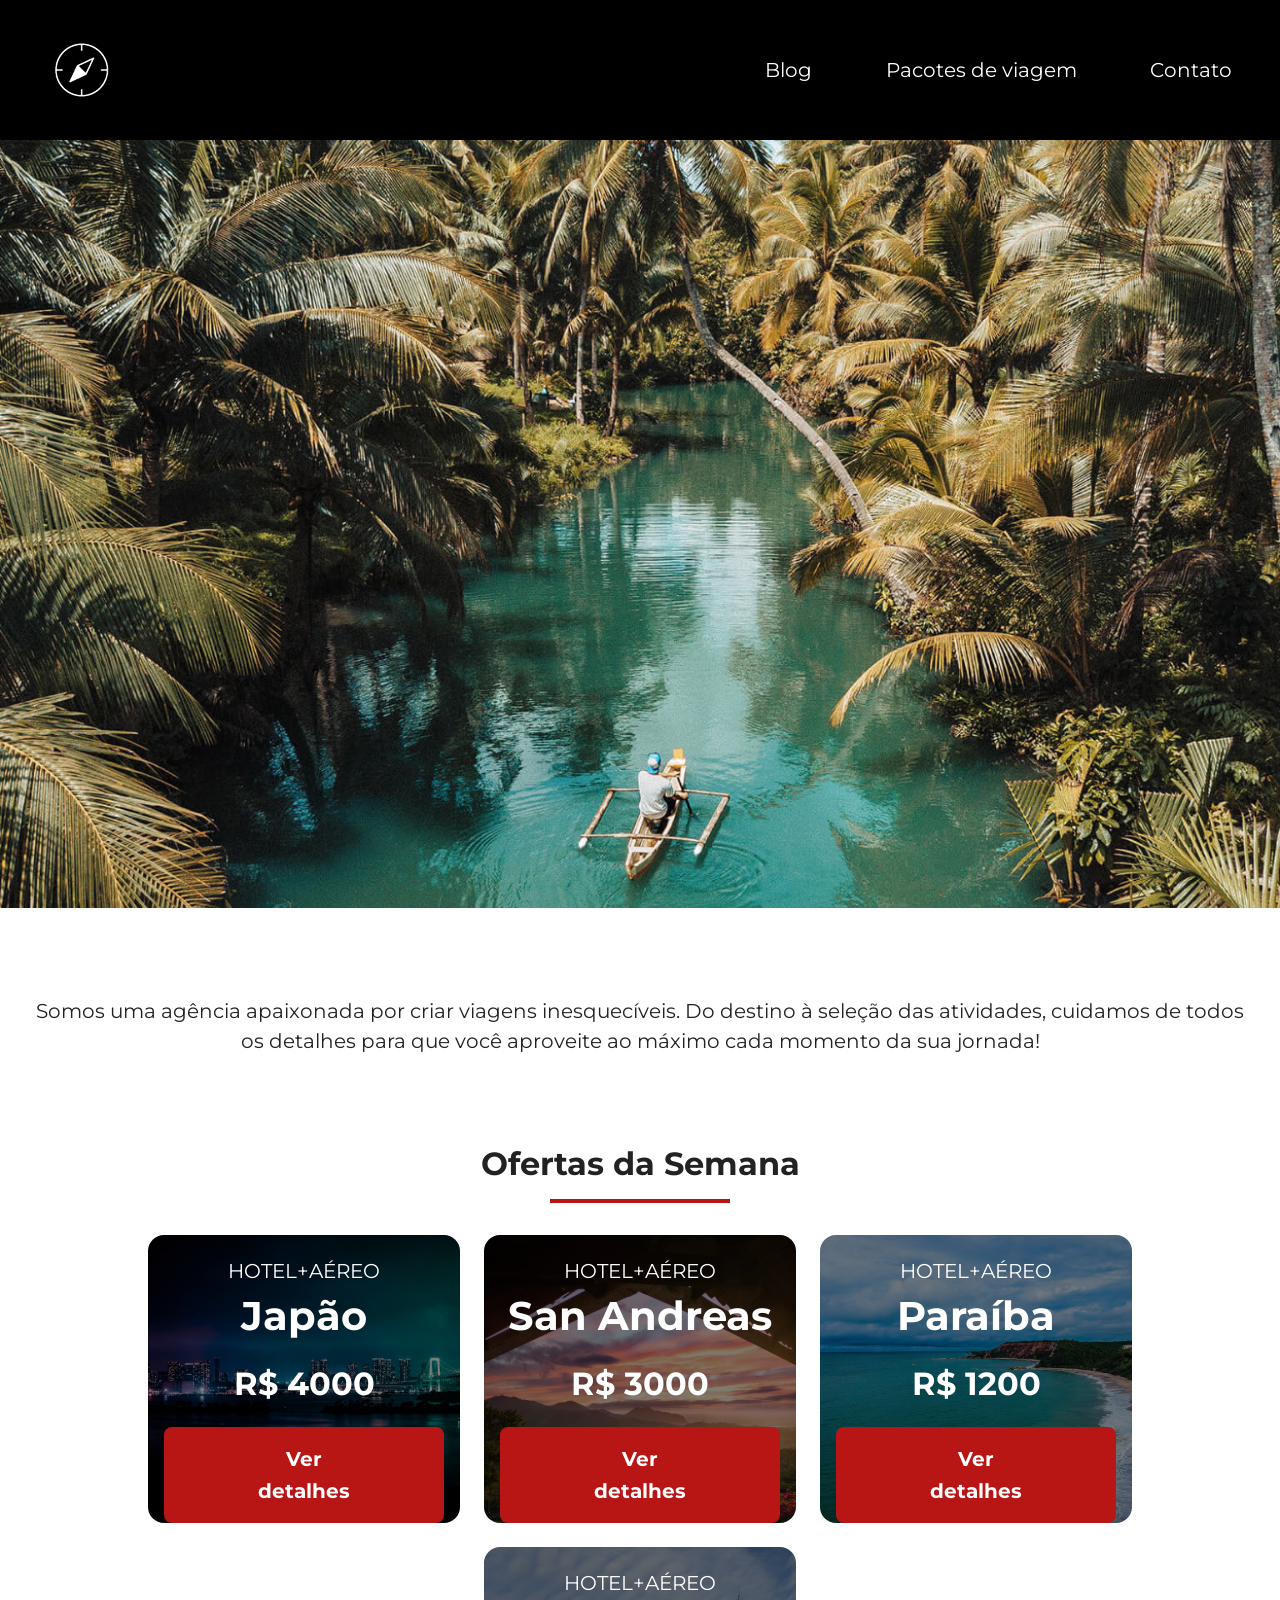
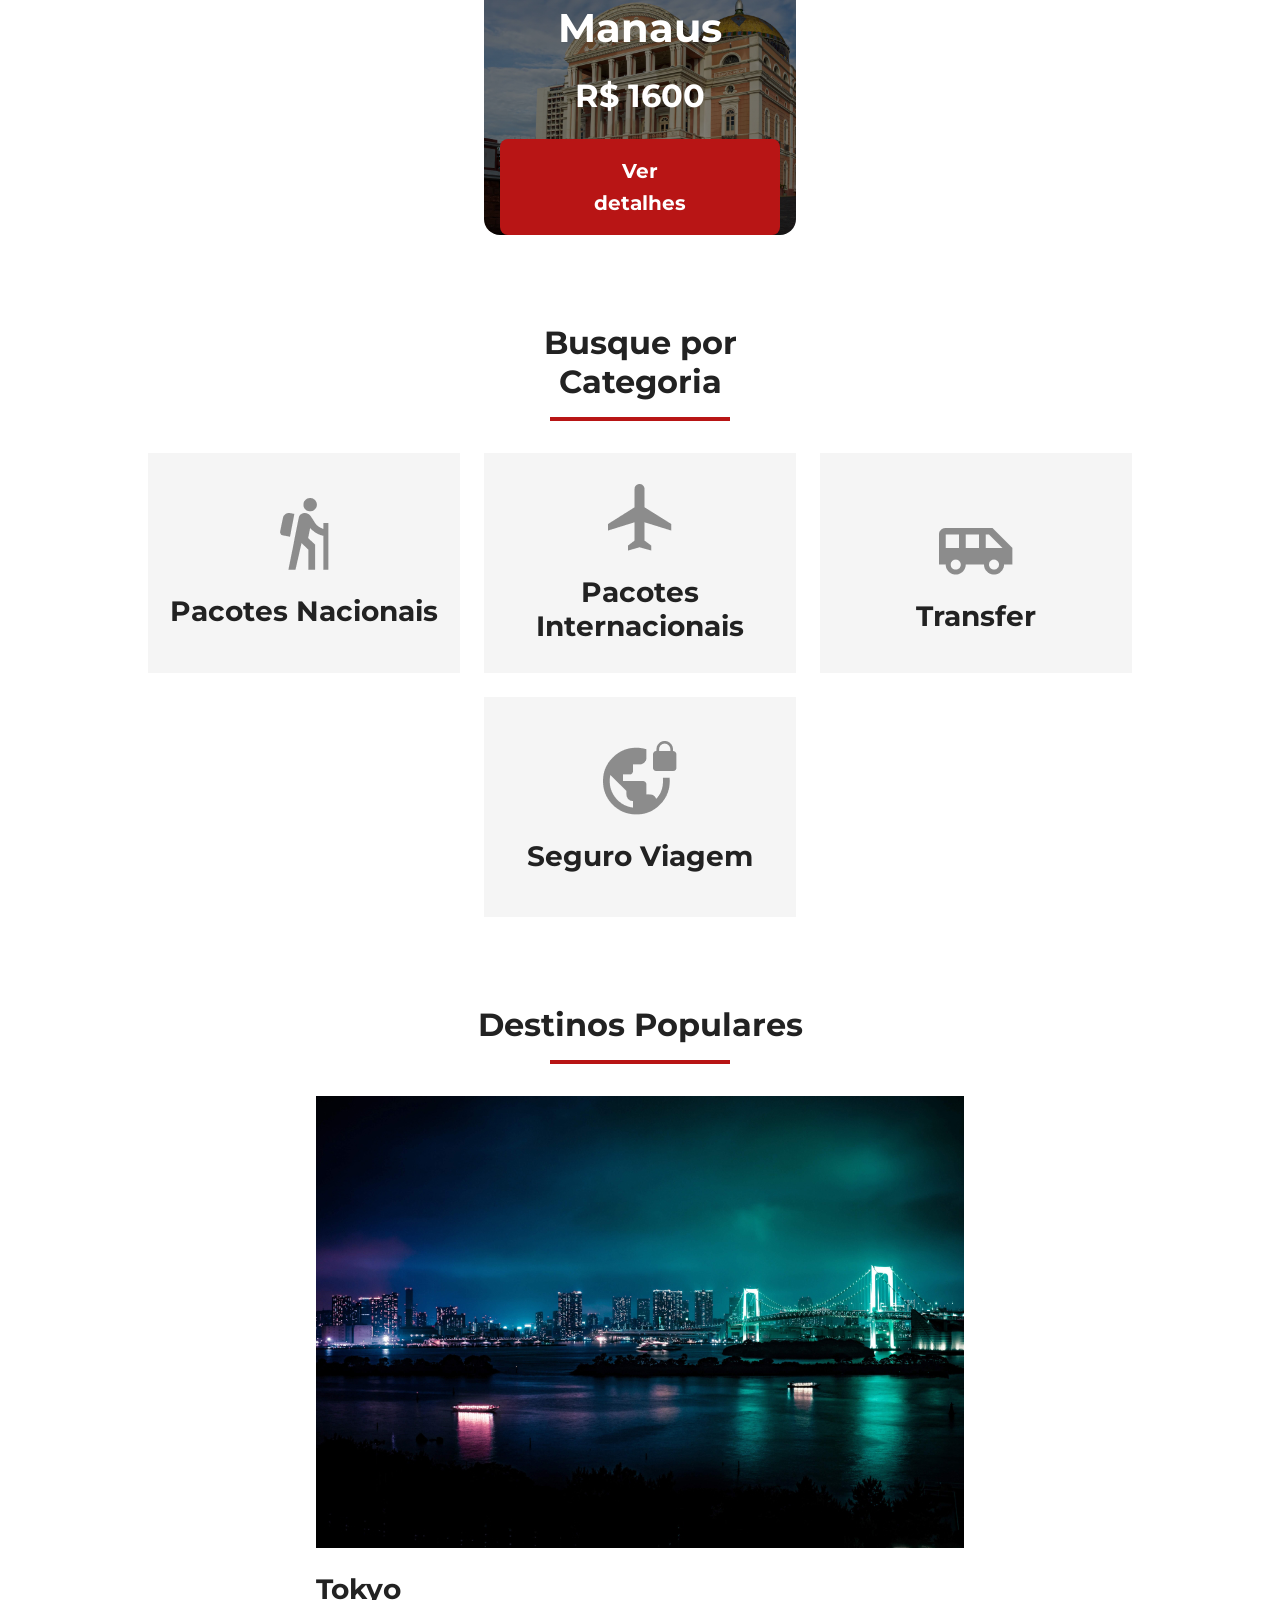
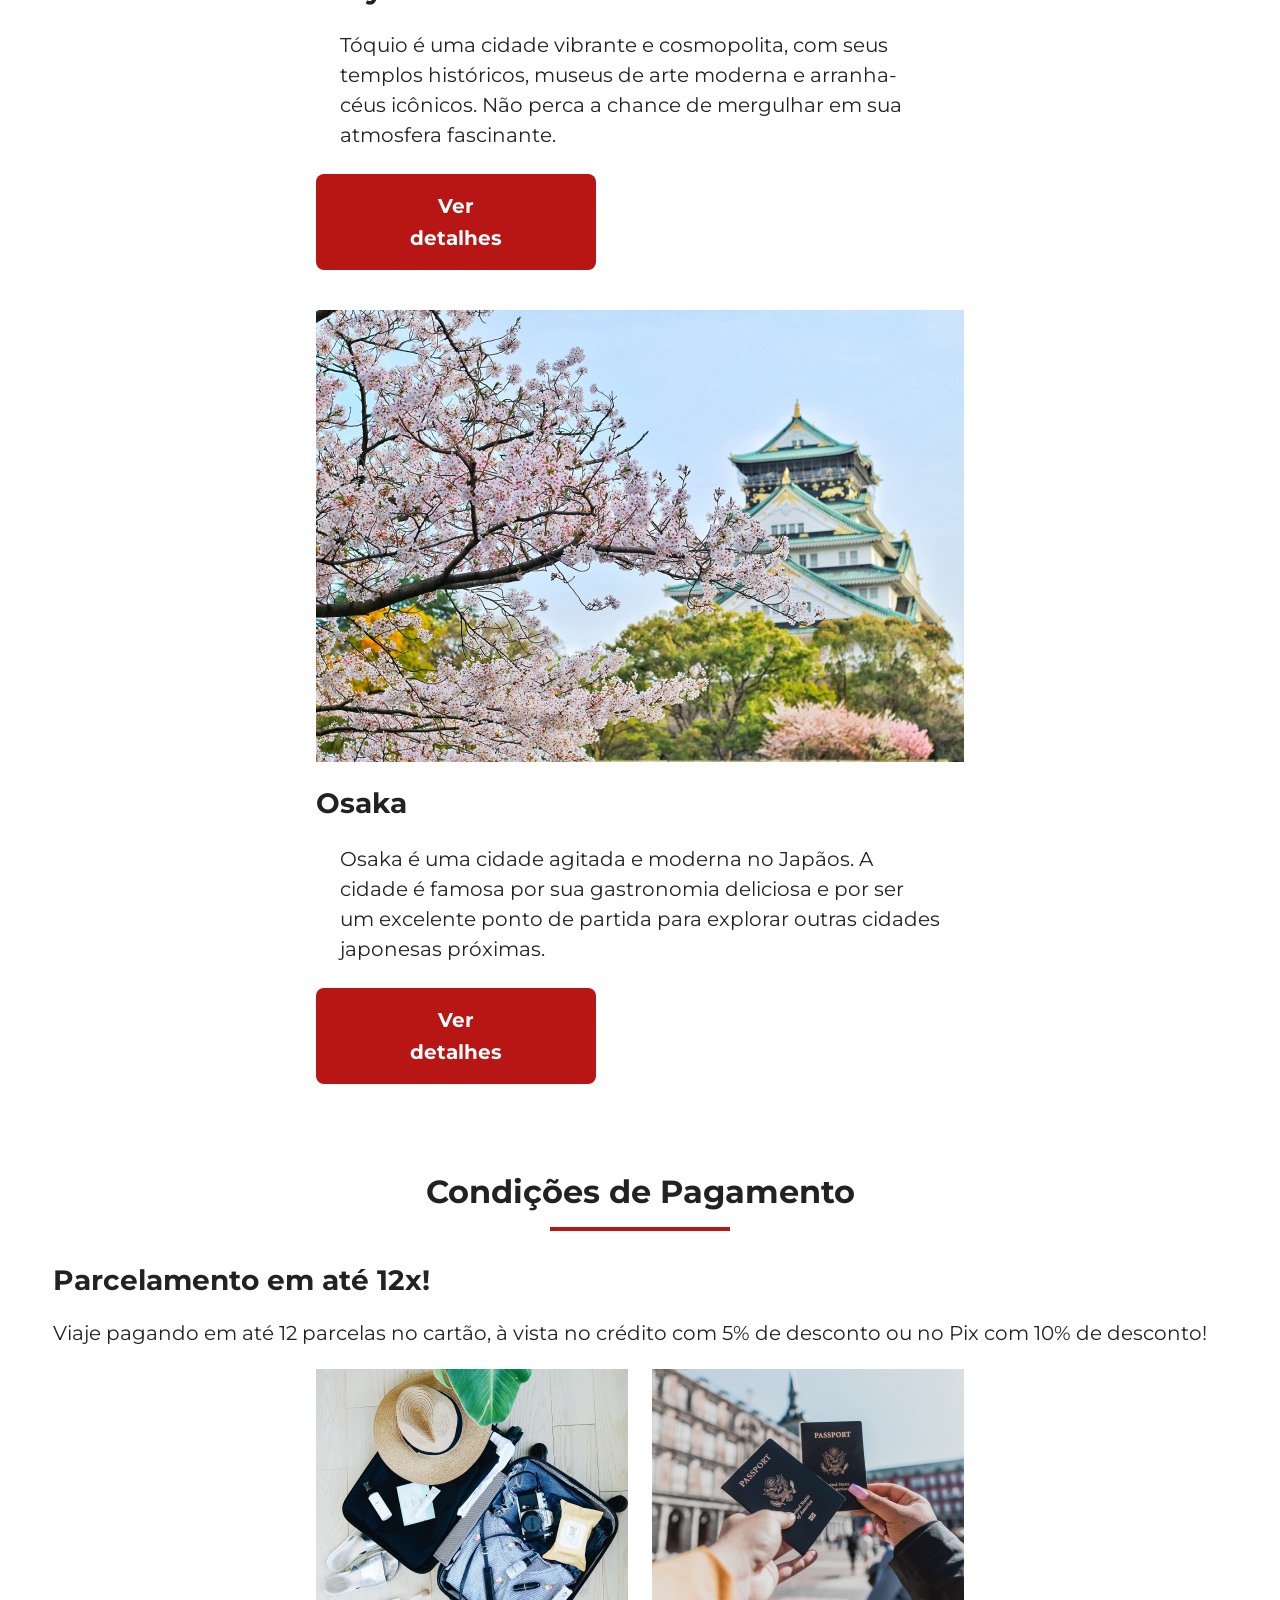
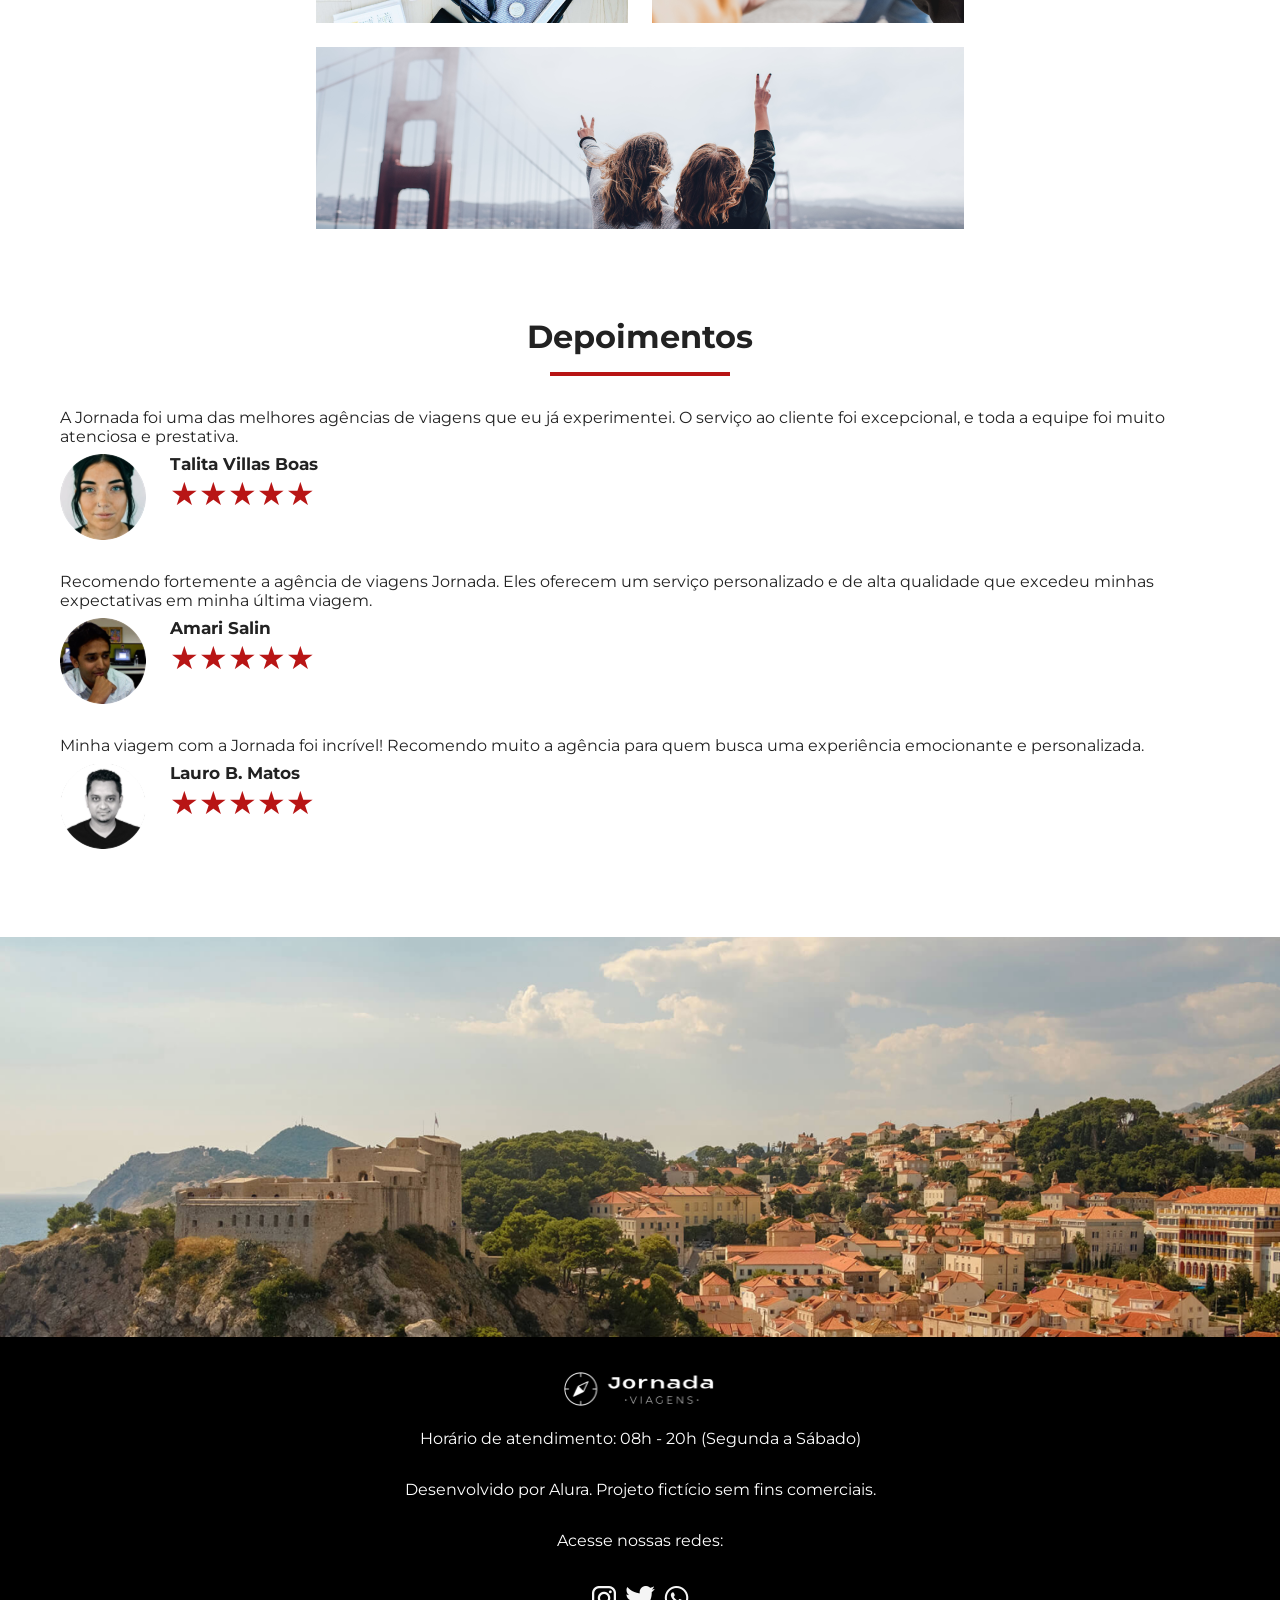
==== index.html @ 9c16c346 "adiciona favicon" ====
<!doctype html>
<html lang="pt-br">

<head>
    <meta charset="UTF-8" />
    <meta name="viewport" content="width=device-width, initial-scale=1.0" />
    <title>Jornada Viagem</title>

    <link rel="icon" href="./favicon-jornada.png">
    <link rel="stylesheet" href="./css/style.css" />
</head>

<body>
    <header class="menubar">
        <a href="# ">
            <img class="menubar__logo-mobile" src="./assets/image/logo-jornada-branca.png" alt="Logo Jornada Viagem"
                title="Logo Jornada Branca Viagem que redireciona ao início da página." />
            <img class="menu_logo-desktop" src="./assets/image/logo-texto-jornada-branca.png"
                alt="Logo Jornada Branca Viagem que redireciona ao início da página.">
        </a>
        <div class="menubar__navigation">
            <label for="menu"><img src="./assets/image/menu-hamburguer.png"
                    alt="Ícone Menu Hamburguer para acessar a navegação" /></label>
            <input type="checkbox" id="menu" class="menubar__viseble" hidden>

            <nav class="menubar__hamburguer">
                <ul class="menubar__links-acesso">
                    <li><a href="#" title="Direcionamento a página do blog" target="_blank">Blog</a></li>
                    <li><a href="#" title="Direcionameento aos pacotes de viagem" target="_blank">Pacotes de viagem</a>
                    </li>
                    <li><a href="#" title="Direcionamento aos contatos" target="_blank">Contato</a></li>
                </ul>
            </nav>
        </div>
    </header>

    <section class="hero">
        <div class="hero__image"></div>
        <h2 class="text">Somos uma agência apaixonada por criar viagens inesquecíveis. Do destino à seleção das
            atividades, cuidamos
            de todos os detalhes para que você aproveite ao máximo cada momento da sua jornada!</h2>
    </section>

    <section class="offers">
        <div class="section__title">
            <h2>Ofertas da Semana</h2>
            <hr>
        </div>

        <section class="offers__cards">
            <article class="card japao">
                <header>
                    <p class="text">HOTEL+AÉREO</p>
                </header>
                <h3>Japão<br>
                    <span>R$ 4000</span>
                </h3>
                <footer>
                    <a href="#" class="button">Ver detalhes</a>
                </footer>
            </article>
            <article class="card san-andreas">
                <header>
                    <p class="text">HOTEL+AÉREO</p>
                </header>
                <h3>San Andreas<br>
                    <span>R$ 3000</span>
                </h3>
                <footer>
                    <a href="#" class="button">Ver detalhes</a>
                </footer>
            </article>
            <article class="card paraiba">
                <header>
                    <p class="text">HOTEL+AÉREO</p>
                </header>
                <h3>Paraíba<br>
                    <span>R$ 1200</span>
                </h3>
                <footer>
                    <a href="#" class="button">Ver detalhes</a>
                </footer>
            </article>
            <article class="card manaus">
                <header>
                    <p class="text">HOTEL+AÉREO</p>
                </header>
                <h3>Manaus<br>
                    <span>R$ 1600</span>
                </h3>
                <footer>
                    <a href="#" class="button">Ver detalhes</a>
                </footer>
            </article>
        </section>
    </section>

    <section class="searchCategory">
        <div class="section__title">
            <h2>Busque por <br>Categoria</h2>
            <hr>
        </div>

        <section class="categorys pct-nacional">
            <a href="#" class="linkCategory" target="_blank" title="link de acesso para os pacotes nacionais"><img
                    src="./assets/image/icon-pct-nacional.png" alt="Ícone do pacote nacional">
                <h3 class="title">Pacotes Nacionais</h3>
            </a>

            <a href="#" class="linkCategory pct-inter" target="_blank"
                title="Link de acesso para os pacotes internacionais"> <img src="./assets/image/icon-pct-inter.png"
                    alt="Ícone do pacote internacional">
                <h3 class="title">Pacotes Internacionais</h3>
            </a>

            <a href="#" class="linkCategory transfer" target="_blank" title="Link de acesso para os Transfers"><img
                    src="./assets/image/icon-tranfer.png" alt="Ícone do transfer">
                <h3 class="title">Transfer</h3>
            </a>

            <a href="#" class="linkCategory seguro-viagem" target="_blank"
                title="Link de acesso para Seguroo viagem"><img src="./assets/image/icon-seg-viagem.png"
                    alt="Ícone do seguro viagem">
                <h3 class="title">Seguro Viagem</h3>
            </a>
        </section>
    </section>

    <section class="destionations">
        <div class="section__title">
            <h2>Destinos <span>Populares</span></h2>
            <hr>
        </div>

        <div class="destionations__items">
            <article>
                <div class="destionations__img destionations__tokyo"></div>
                <h3 class="title">Tokyo</h3>
                <p class="text">Tóquio é uma cidade vibrante e cosmopolita, com seus templos históricos, museus de arte
                    moderna e
                    arranha-céus icônicos. Não perca a chance de mergulhar em sua atmosfera fascinante.</p>
                <a href="#" class="button">Ver detalhes</a>
            </article>

            <article>
                <div class="destionations__img destionations__osaka"></div>
                <h3 class="title">Osaka</h3>
                <p class="text">Osaka é uma cidade agitada e moderna no Japãos. A cidade é famosa por sua gastronomia
                    deliciosa e por
                    ser um excelente ponto de partida para explorar outras cidades japonesas próximas.</p>
                <a href="#" class="button">Ver detalhes</a>
            </article>
        </div>
    </section>

    <section class="payment">
        <div class="section__title">
            <h2>Condições de Pagamento</h2>
            <hr>
        </div>

        <div class="payment__content">
            <div class="payment__content-text">
                <h3 class="title">Parcelamento em até 12x!</h3>
                <p class="text">Viaje pagando em até 12 parcelas no cartão, à vista no crédito com 5% de desconto ou no
                    Pix com 10% de desconto! </p>
            </div>

            <div class="imageGrid">
                <div class="image__gallery malas"></div>
                <div class="image__gallery passport"></div>
                <div class="image__gallery people"></div>
            </div>
        </div>
    </section>

    <section class="testimonials">
        <div class="section__title">
            <h2>Depoimentos</h2>
            <hr>
        </div>

        <div class="content_testimonials">
            <article>
                <header>
                    <p class="text">A Jornada foi uma das melhores agências de viagens que eu já experimentei. O serviço
                        ao cliente foi excepcional, e toda a equipe foi muito atenciosa e prestativa.</p>
                </header>
                <footer>
                    <img src="./assets/image/talita-photo.png" alt="Foto de perfil de Talita">
                    <div class="profile__content">
                        <h4 class="title">Talita Villas Boas</h4>
                        <div class="rating">
                            <span>★</span>
                            <span>★</span>
                            <span>★</span>
                            <span>★</span>
                            <span>★</span>
                        </div>
                    </div>
                </footer>
            </article>

            <article>
                <header>
                    <p class="text">Recomendo fortemente a agência de viagens Jornada. Eles oferecem um serviço
                        personalizado e de alta qualidade que excedeu minhas expectativas em minha última viagem.</p>
                </header>
                <footer>
                    <img src="./assets/image/amari-photo.png" alt="Foto de perfil de Amari">
                    <div class="profile__content">
                        <h4 class="title">Amari Salin</h4>
                        <div class="rating">
                            <span>★</span>
                            <span>★</span>
                            <span>★</span>
                            <span>★</span>
                            <span>★</span>
                        </div>
                    </div>
                </footer>
            </article>

            <article>
                <header>
                    <p class="text">Minha viagem com a Jornada foi incrível! Recomendo muito a agência para quem busca
                        uma experiência emocionante e personalizada.</p>
                </header>
                <footer>
                    <img src="./assets/image/lauro-photo.png" alt="Foto de perfil de Lauro">
                    <div class="profile__content">
                        <h4 class="title">Lauro B. Matos</h4>
                        <div class="rating">
                            <span>★</span>
                            <span>★</span>
                            <span>★</span>
                            <span>★</span>
                            <span>★</span>
                        </div>
                    </div>
                </footer>
            </article>
        </div>
    </section>

    <footer class="footer">
        <div class="footer__imgCity"></div>

        <div class="footer_content">
            <div>
                <img src="./assets/image/logo-jornada-branco.png" alt="Logo do projeto jornada" class="footer__logo">
                <p>Horário de atendimento: 08h - 20h (Segunda a Sábado)</p>
                <p>Desenvolvido por Alura. Projeto fictício sem fins comerciais.</p>
            </div>


            <div class="footer_redes">
                <p>Acesse nossas redes:</p>
                <div>
                    <img src="./assets/image/icon-instagram.png" alt="Ícone do instagram">
                    <img src="./assets/image/icon-twitter.png" alt="Ícone do Twitter">
                    <img src="./assets/image/icon-whatsapp.png" alt="Ícone do WhatsApp">
                </div>
            </div>
        </div>
    </footer>
</body>

</html>
---- css/style.css ----
@import url(../css/root.css);
@import url(../css/global.css);
@import url(../css/header.css);
@import url(../css/hero.css);
@import url(../css/offers.css);
@import url(../css/category.css);
@import url(../css/destionations.css);
@import url(../css/payment.css);
@import url(../css/testimonials.css);
@import url(../css/footer.css);
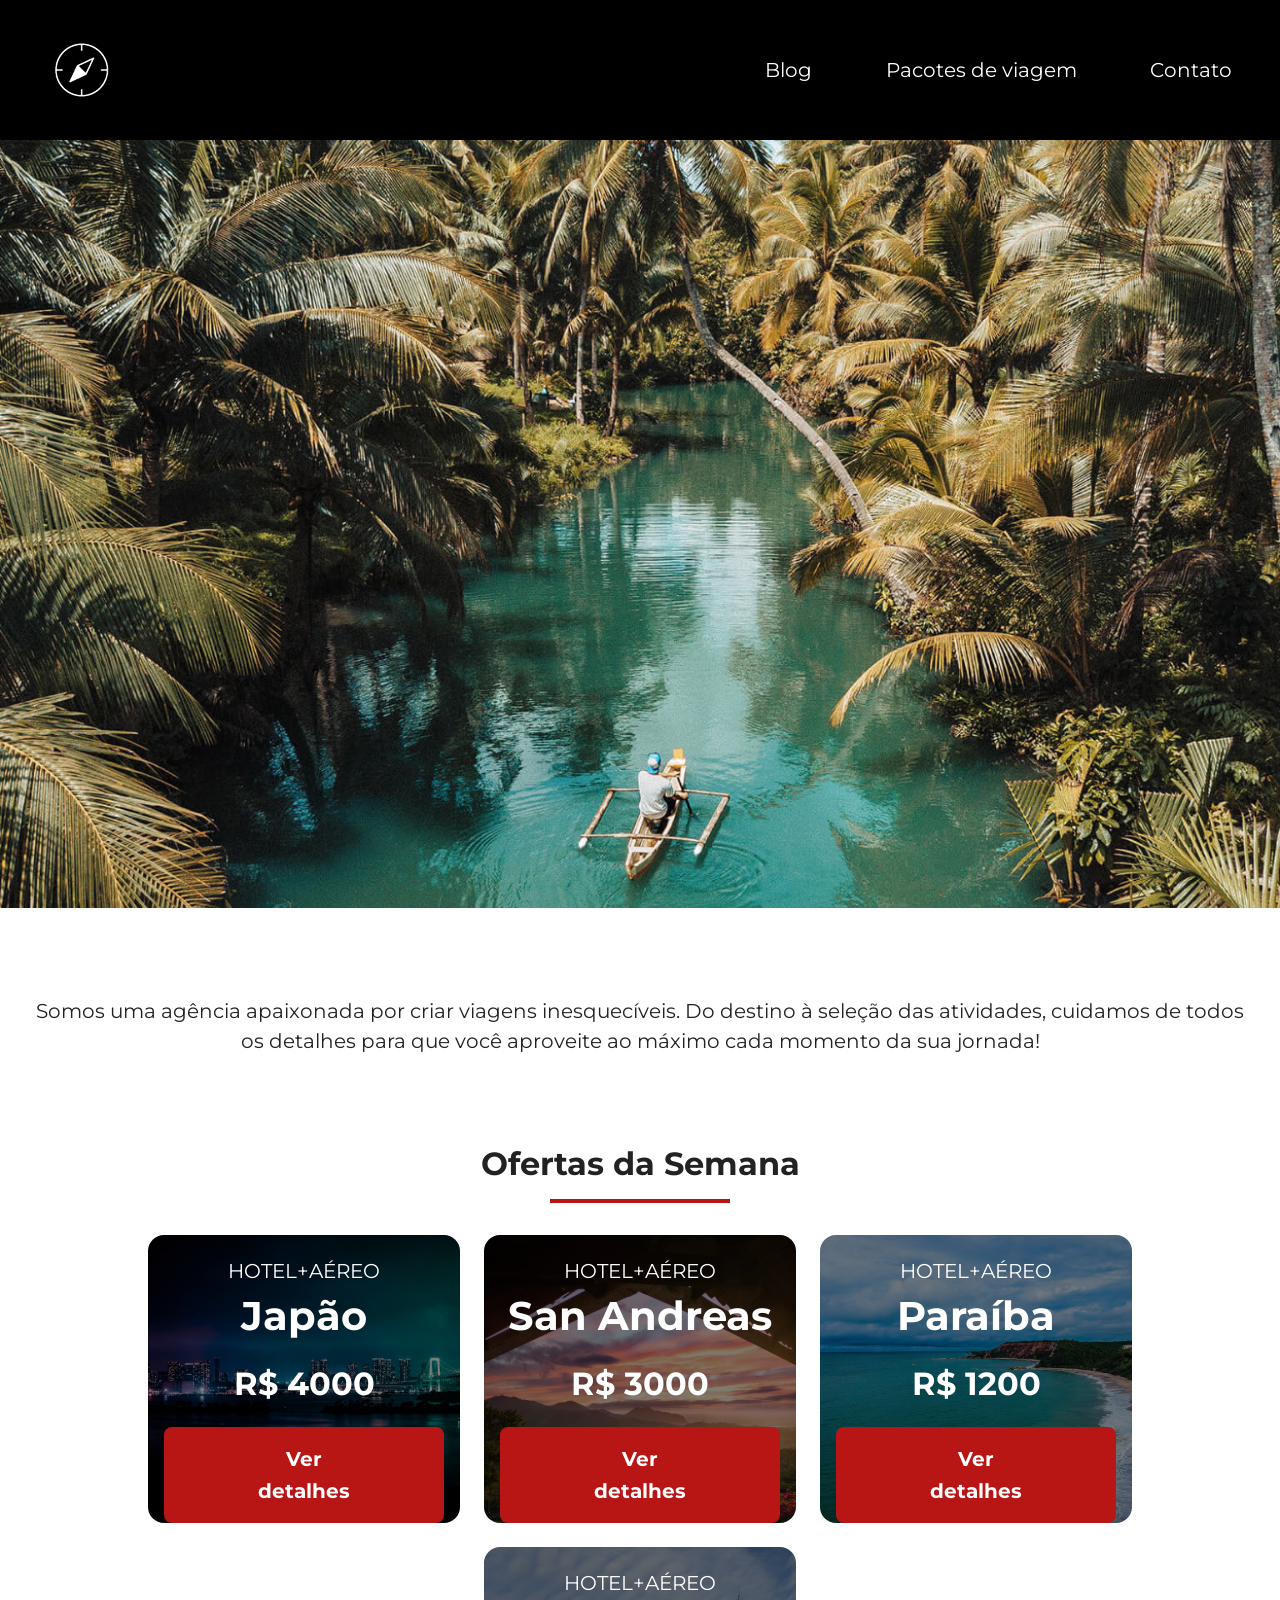
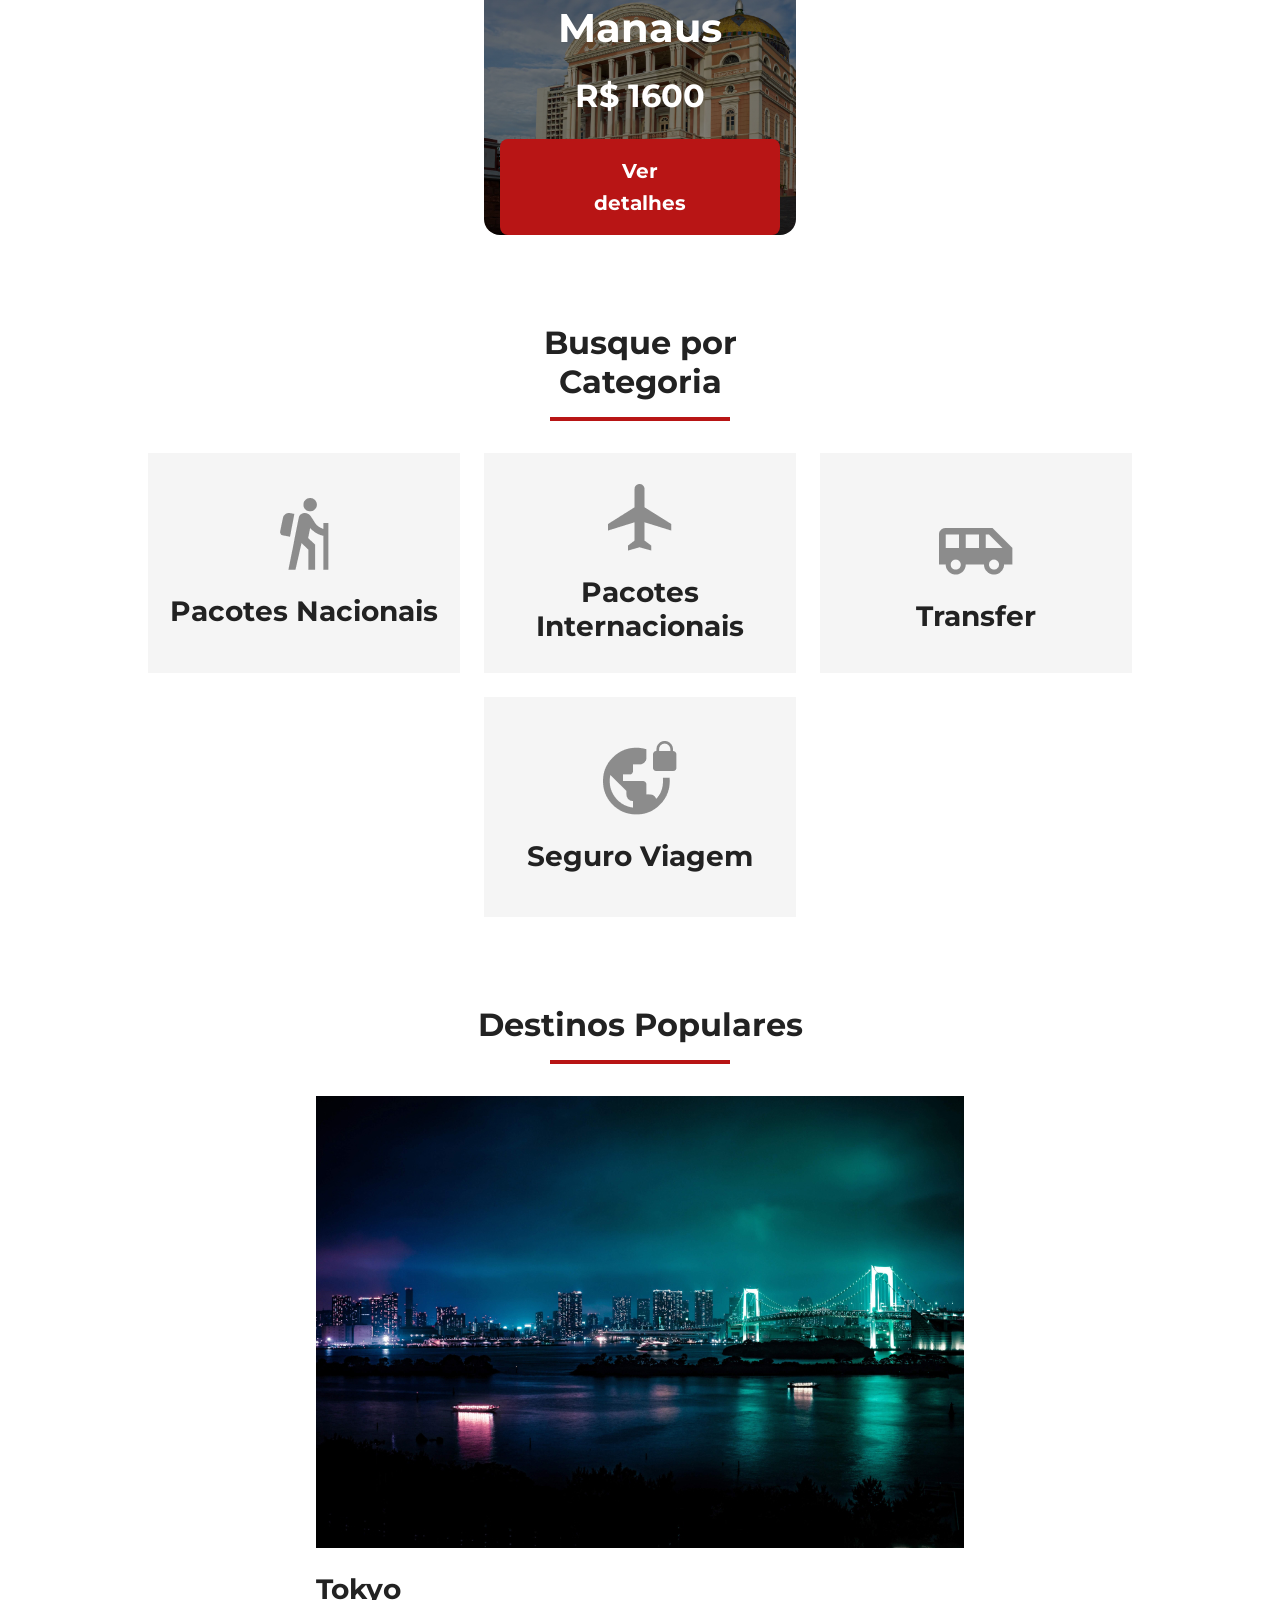
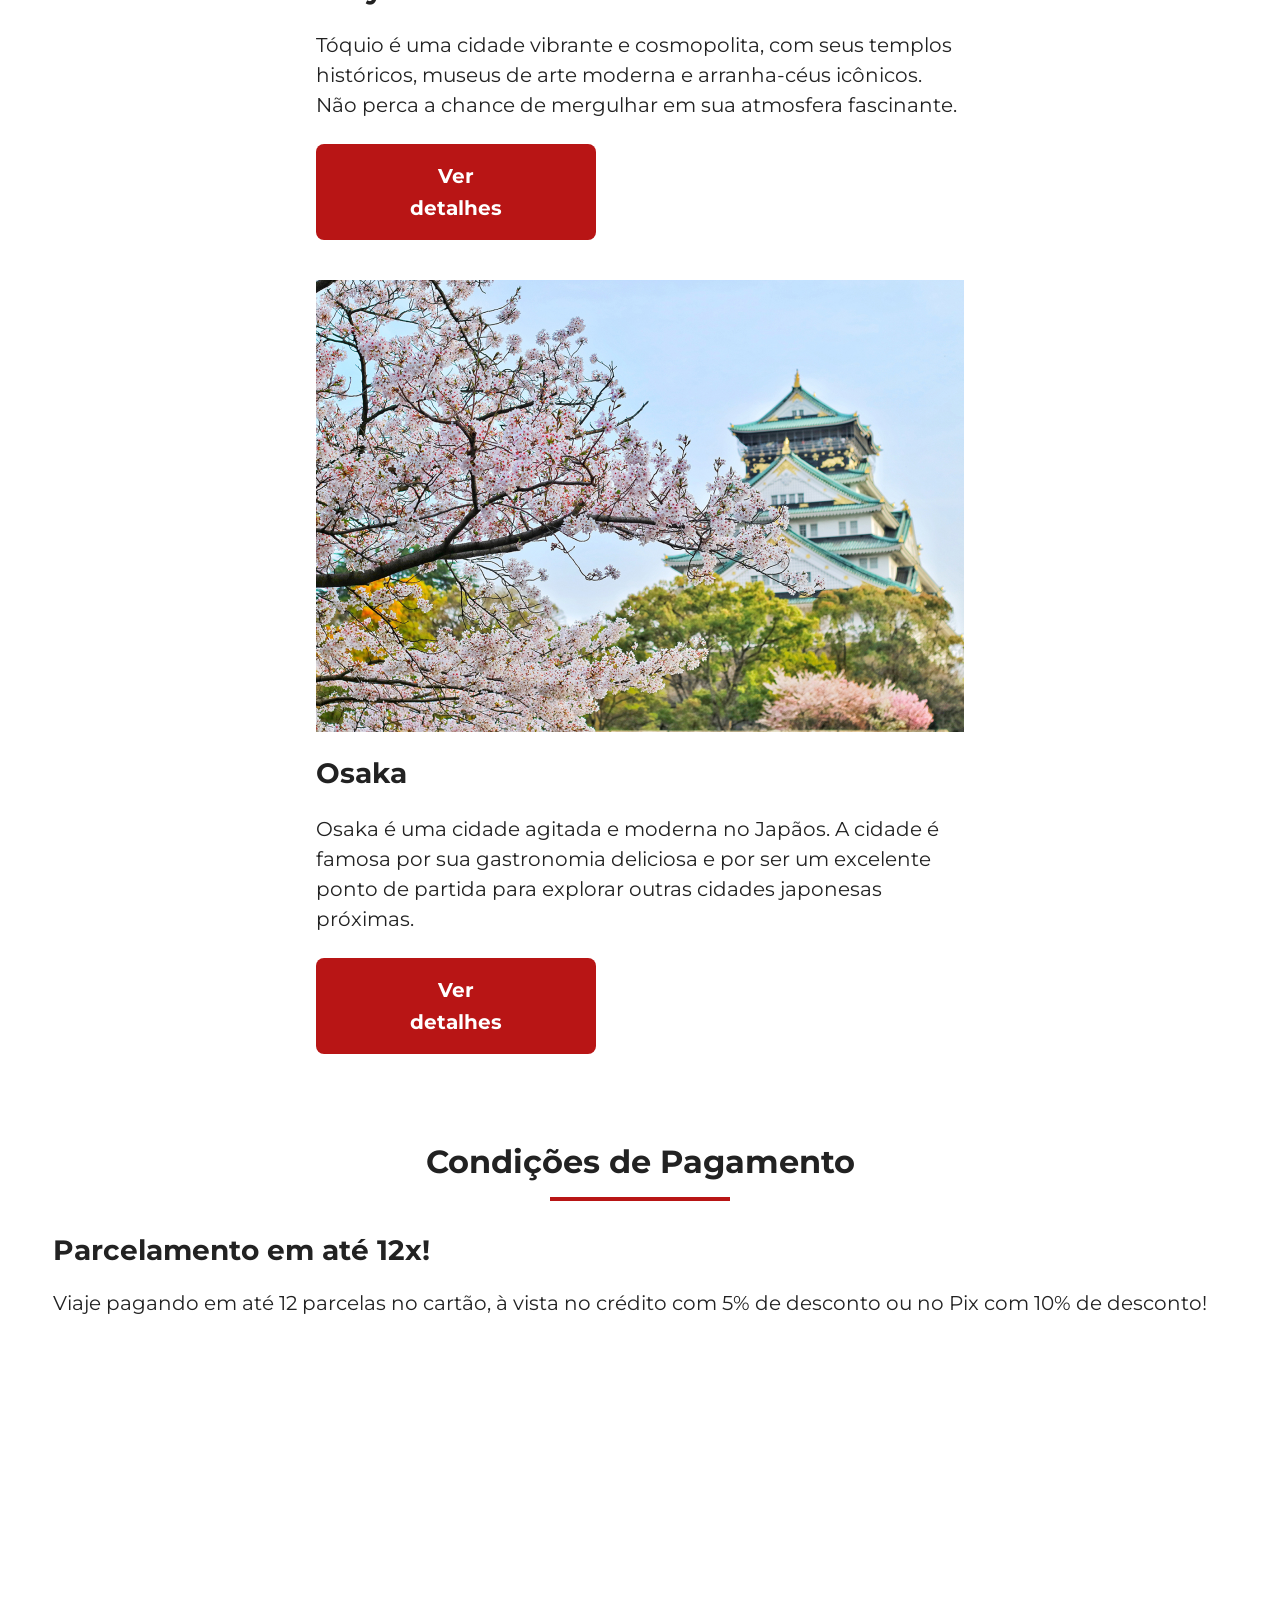
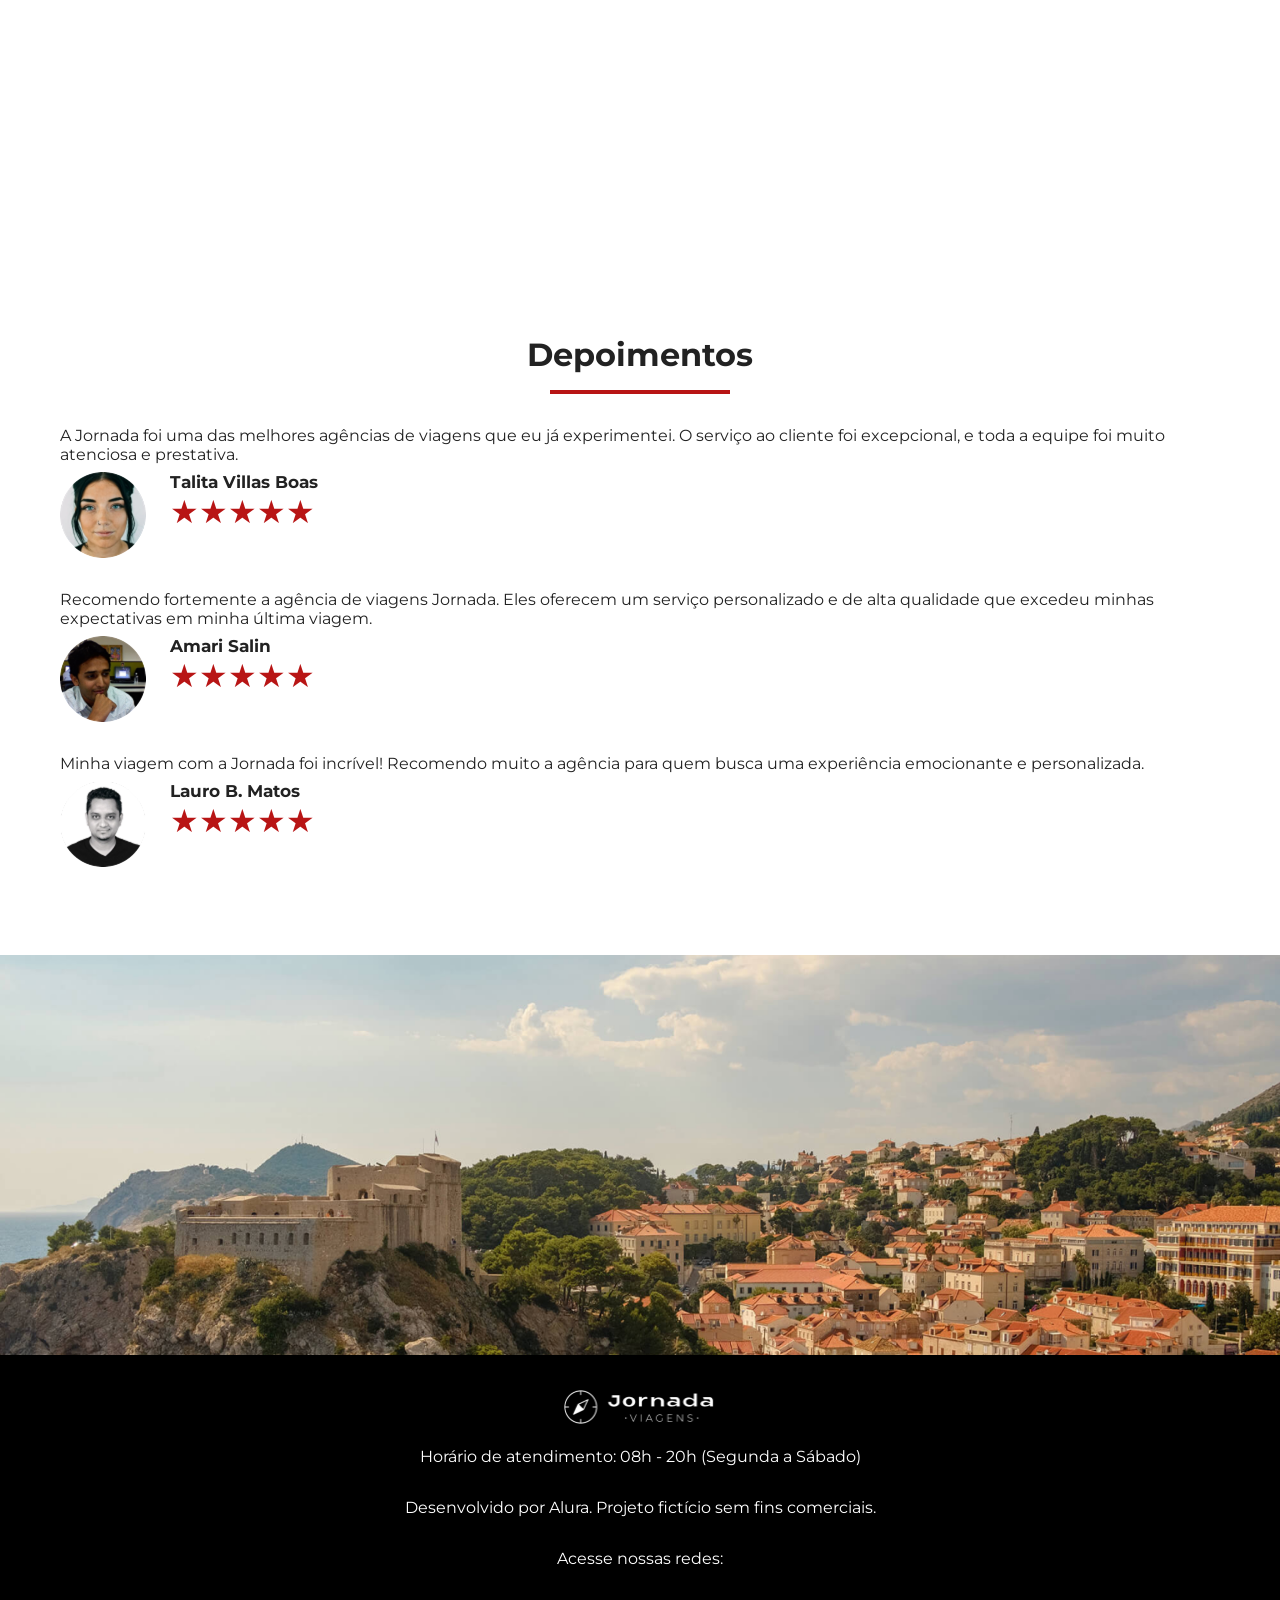
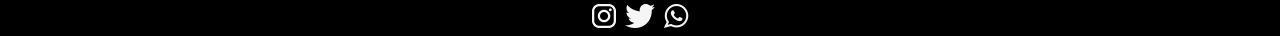
==== commit ef919a07: "corrige erro no footer do projeto" ====
--- a/index.html
+++ b/index.html
@@ -243,9 +243,12 @@
         </div>
     </section>
 
+    <section class="hero">
+        <div class="footer__imgCity">
+        </div>
+    </section>
+
     <footer class="footer">
-        <div class="footer__imgCity"></div>
-
         <div class="footer_content">
             <div>
                 <img src="./assets/image/logo-jornada-branco.png" alt="Logo do projeto jornada" class="footer__logo">
--- a/css/style.css
+++ b/css/style.css
@@ -8,3 +8,7 @@
 @import url(../css/payment.css);
 @import url(../css/testimonials.css);
 @import url(../css/footer.css);
+@import url(../css/hero-destino.css);
+@import url(../css/excursion.css);
+@import url(../css/payment-destino.css);
+@import url(../css/hero-bottom-destino.css);
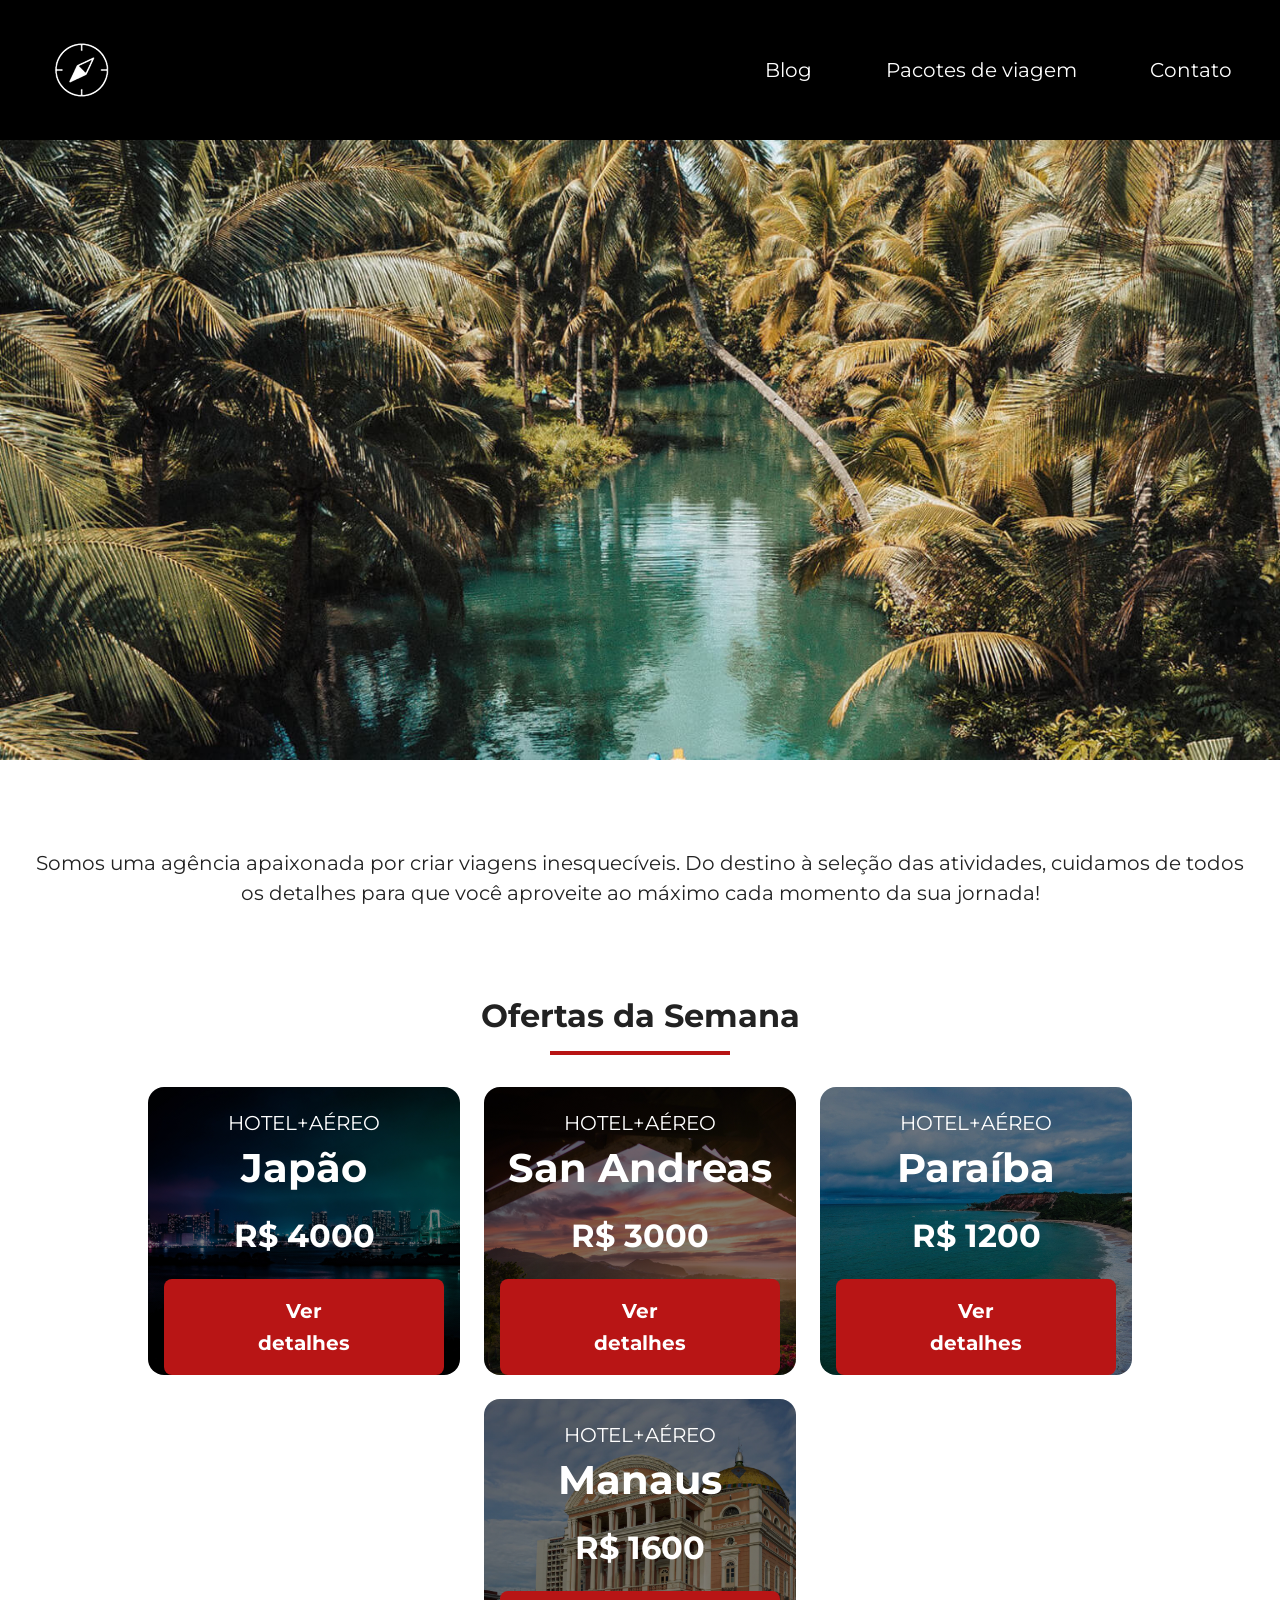
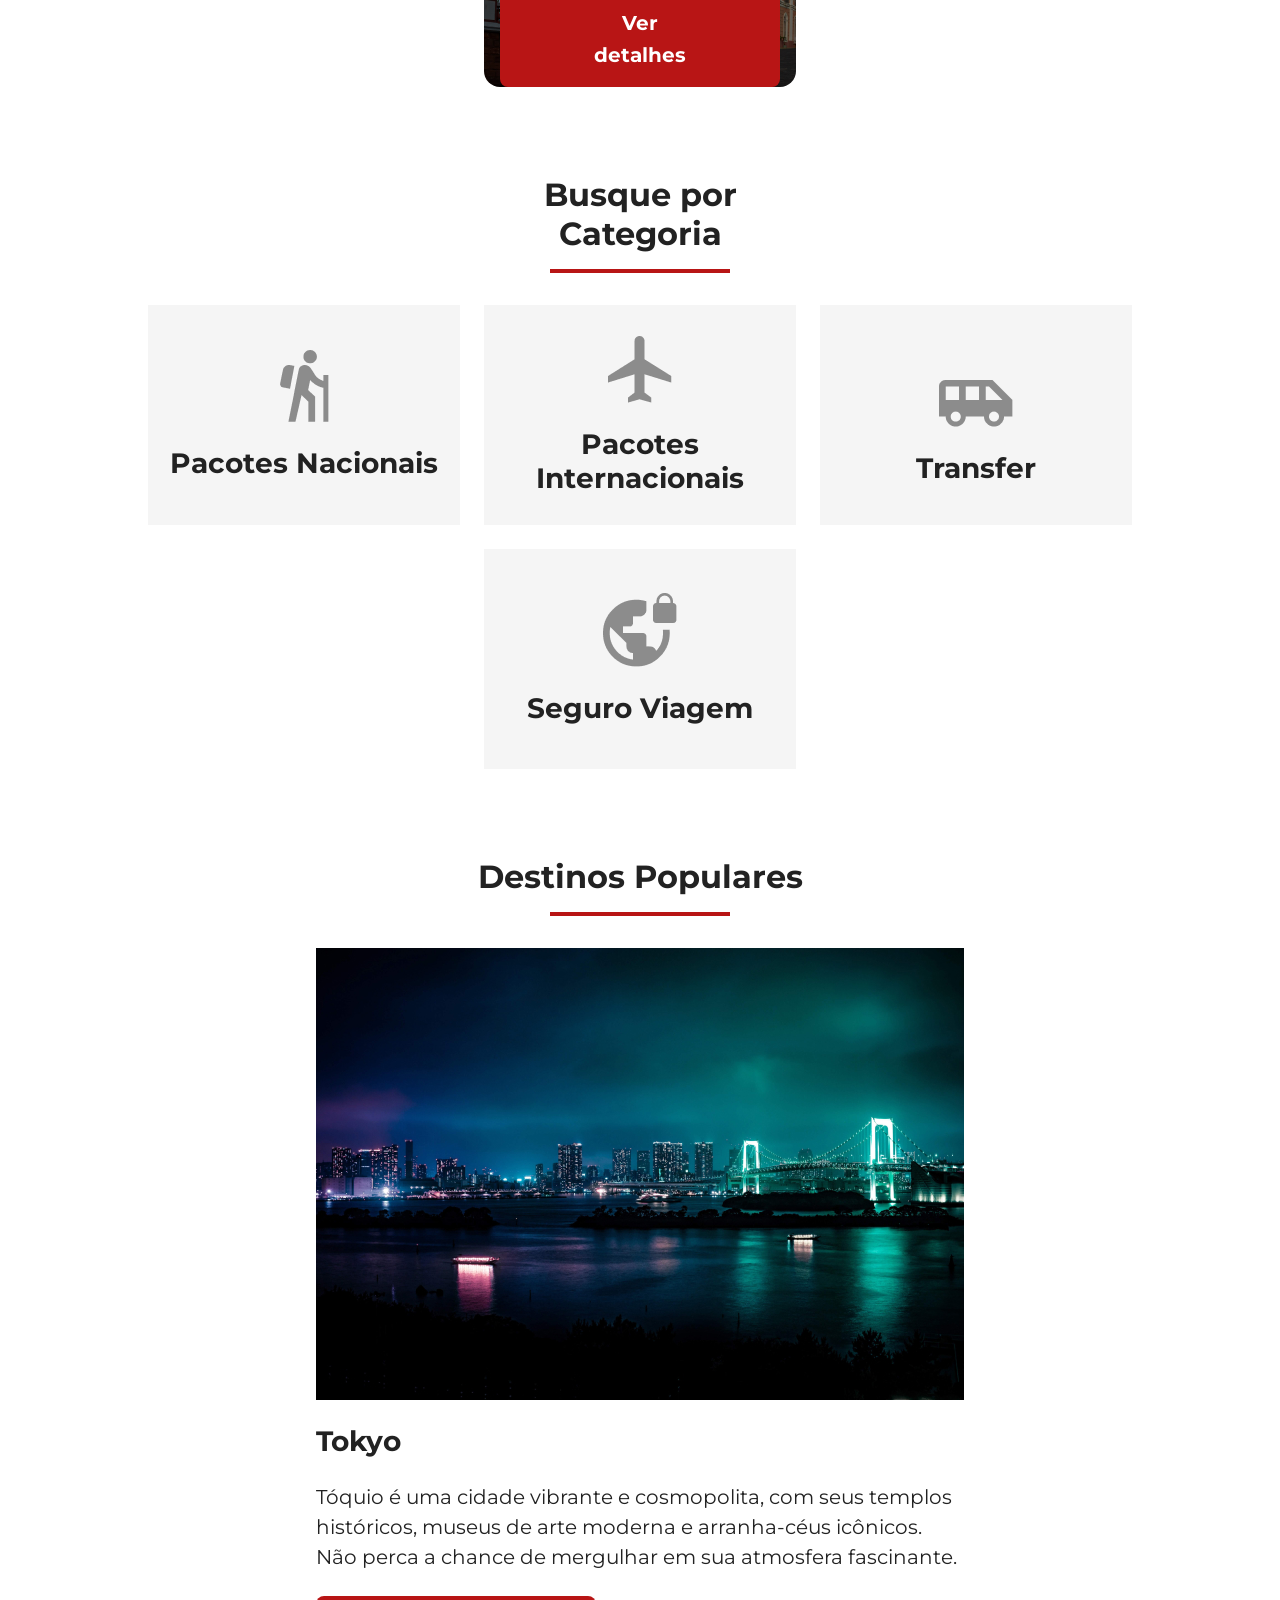
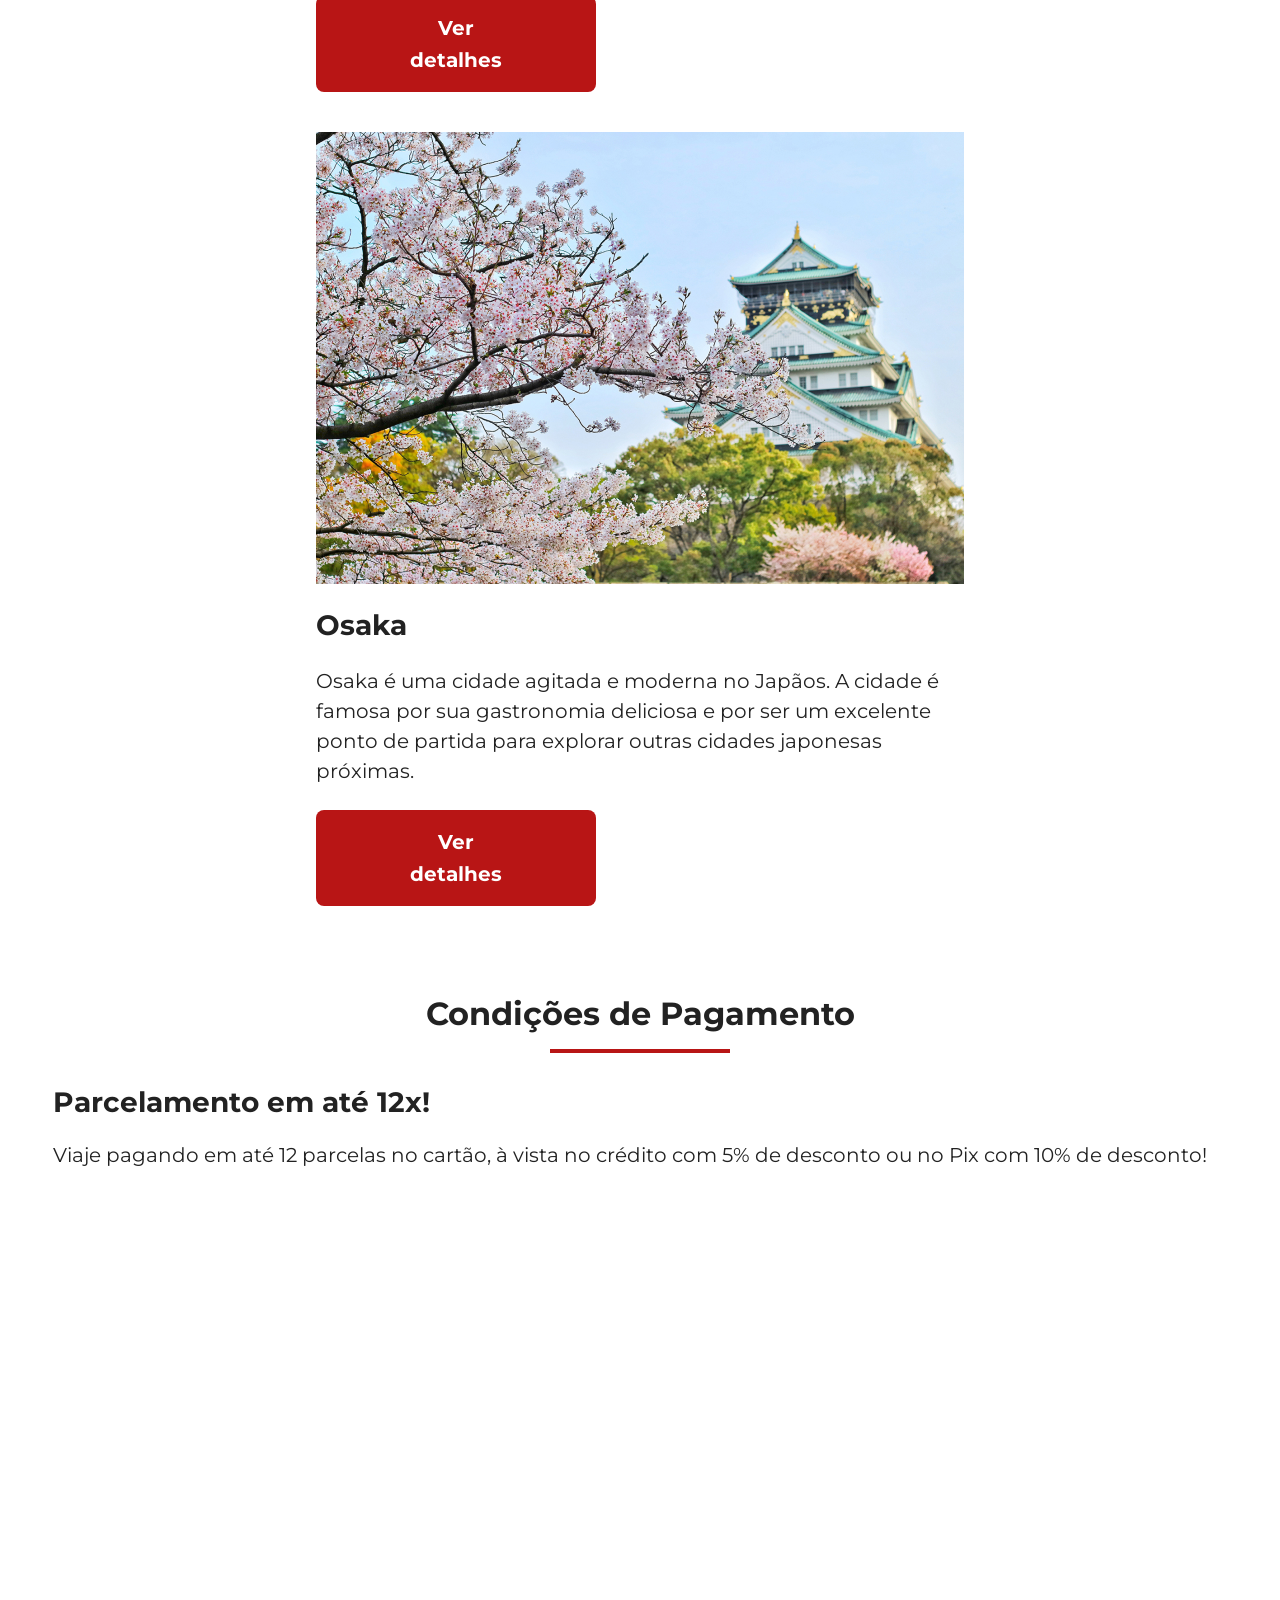
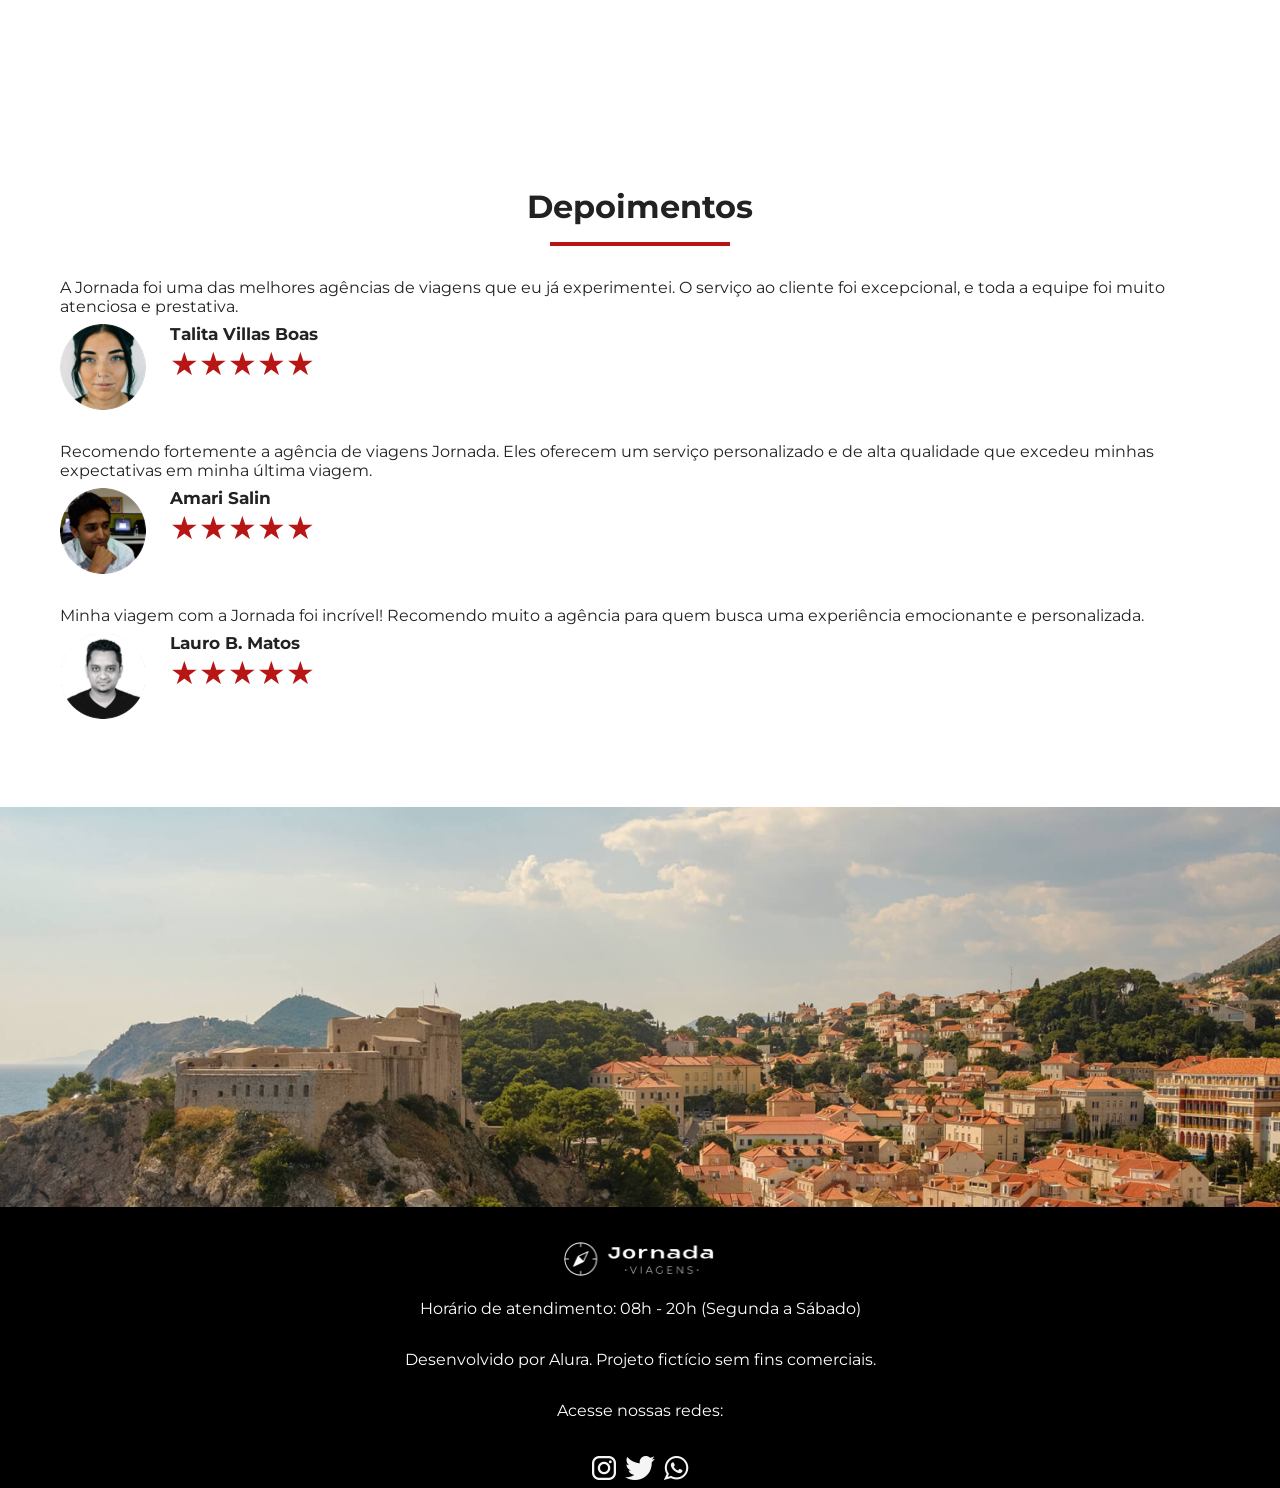
==== commit 73433c40: "refatora codigo css hero" ====
--- a/index.html
+++ b/index.html
@@ -25,8 +25,8 @@
 
             <nav class="menubar__hamburguer">
                 <ul class="menubar__links-acesso">
-                    <li><a href="#" title="Direcionamento a página do blog" target="_blank">Blog</a></li>
-                    <li><a href="#" title="Direcionameento aos pacotes de viagem" target="_blank">Pacotes de viagem</a>
+                    <li><a href="./blog.html" title="Direcionamento a página do blog" target="_blank">Blog</a></li>
+                    <li><a href="./destino.html" title="Direcionameento aos pacotes de viagem" target="_blank">Pacotes de viagem</a>
                     </li>
                     <li><a href="#" title="Direcionamento aos contatos" target="_blank">Contato</a></li>
                 </ul>
@@ -35,7 +35,7 @@
     </header>
 
     <section class="hero">
-        <div class="hero__image"></div>
+        <div class="hero__image hero__main"></div>
         <h2 class="text">Somos uma agência apaixonada por criar viagens inesquecíveis. Do destino à seleção das
             atividades, cuidamos
             de todos os detalhes para que você aproveite ao máximo cada momento da sua jornada!</h2>
--- a/css/style.css
+++ b/css/style.css
@@ -8,7 +8,6 @@
 @import url(../css/payment.css);
 @import url(../css/testimonials.css);
 @import url(../css/footer.css);
-@import url(../css/hero-destino.css);
 @import url(../css/excursion.css);
 @import url(../css/payment-destino.css);
 @import url(../css/hero-bottom-destino.css);
